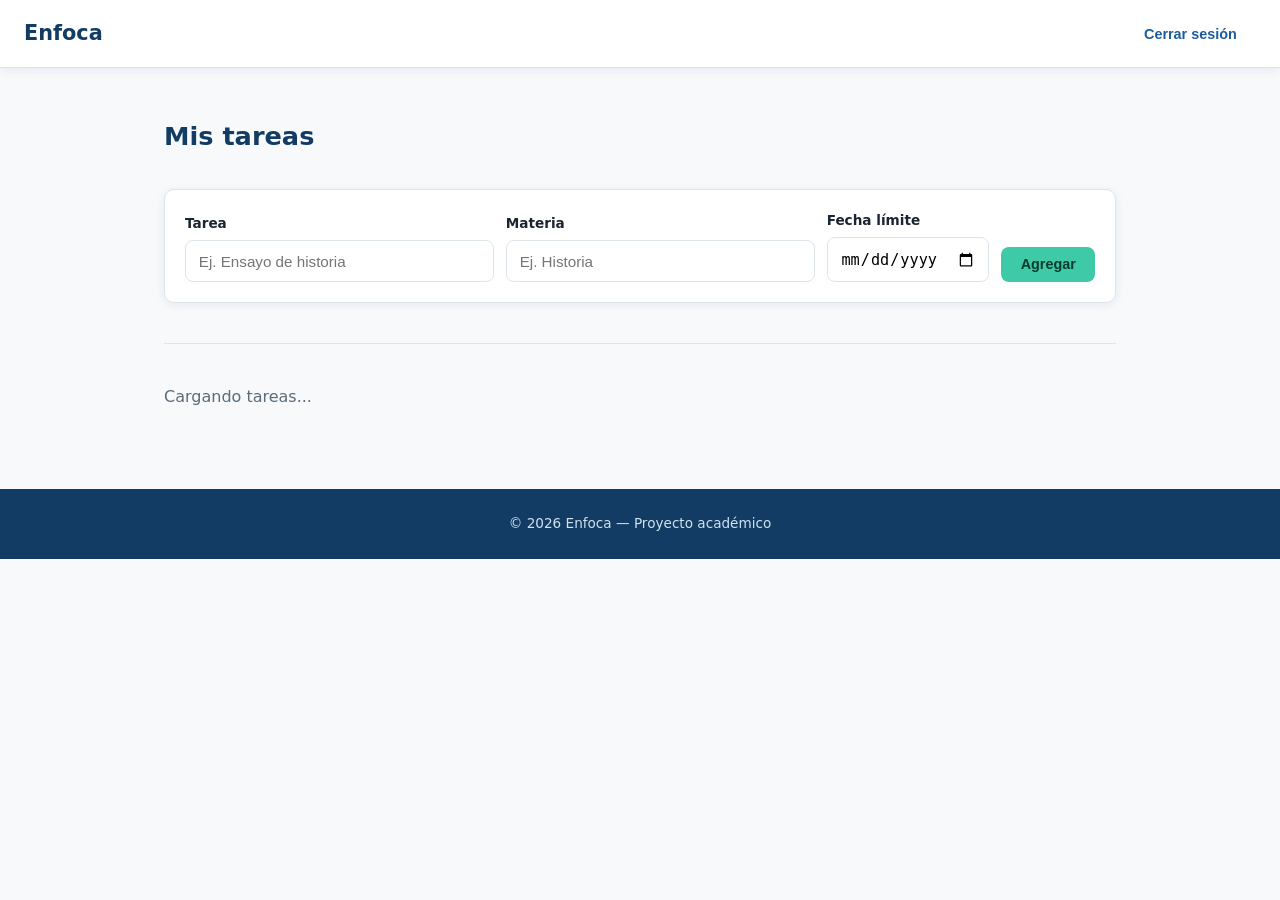
==== templates/dashboard.html @ 50cbb55e "proyecto Enfoca completo" ====
<!DOCTYPE html>
<html lang="es">
<head>
<meta charset="UTF-8">
<meta name="viewport" content="width=device-width, initial-scale=1">
<title>Mis tareas | Enfoca</title>
<link rel="stylesheet" href="/static/css/style.css">
</head>
<body>

<header class="navbar">
  <a class="logo" href="/">Enfoca</a>
  <nav>
    <span id="saludo" style="color:var(--suave); font-size:.9rem;"></span>
    <button class="btn btn-texto" id="btn-salir">Cerrar sesión</button>
  </nav>
</header>

<main>
  <div class="dash-header">
    <h1>Mis tareas</h1>
  </div>

  <form class="form-tarea" id="form-tarea">
    <div class="campo" style="margin:0;">
      <label for="titulo">Tarea</label>
      <input type="text" id="titulo" placeholder="Ej. Ensayo de historia" required>
    </div>
    <div class="campo" style="margin:0;">
      <label for="materia">Materia</label>
      <input type="text" id="materia" placeholder="Ej. Historia">
    </div>
    <div class="campo" style="margin:0;">
      <label for="fecha">Fecha límite</label>
      <input type="date" id="fecha">
    </div>
    <button class="btn btn-primario" type="submit">Agregar</button>
  </form>

  <hr class="divisor">

  <div class="lista-tareas" id="lista-tareas">
    <p style="color:var(--suave);">Cargando tareas...</p>
  </div>
</main>

<footer>© 2026 Enfoca — Proyecto académico</footer>

<script>
async function cargarTareas() {
  const cont = document.getElementById('lista-tareas');
  const res = await fetch('/api/tareas');
  if (res.status === 401) { window.location.href = '/login'; return; }
  const tareas = await res.json();
  if (tareas.length === 0) {
    cont.innerHTML = '<p style="color:var(--suave);">No tienes tareas todavía. Agrega la primera arriba.</p>';
    return;
  }
  cont.innerHTML = tareas.map(t => `
    <div class="tarea" data-id="${t.id}">
      <div class="info">
        <strong>${t.titulo}</strong>
        <span>${t.materia || 'Sin materia'} ${t.fecha ? '· vence ' + t.fecha : ''}</span>
      </div>
      <button class="borrar" onclick="borrarTarea(${t.id})">✕</button>
    </div>
  `).join('');
}

async function borrarTarea(id) {
  await fetch('/api/tareas/' + id, { method: 'DELETE' });
  cargarTareas();
}

document.getElementById('form-tarea').addEventListener('submit', async (e) => {
  e.preventDefault();
  await fetch('/api/tareas', {
    method: 'POST',
    headers: { 'Content-Type': 'application/json' },
    body: JSON.stringify({
      titulo: document.getElementById('titulo').value,
      materia: document.getElementById('materia').value,
      fecha: document.getElementById('fecha').value
    })
  });
  document.getElementById('form-tarea').reset();
  cargarTareas();
});

document.getElementById('btn-salir').addEventListener('click', async () => {
  await fetch('/api/logout', { method: 'POST' });
  window.location.href = '/';
});

(async () => {
  const res = await fetch('/api/sesion');
  if (res.status === 401) { window.location.href = '/login'; return; }
  const data = await res.json();
  document.getElementById('saludo').textContent = 'Hola, ' + data.nombre;
  cargarTareas();
})();
</script>
</body>
</html>
---- static/css/style.css ----
:root {
  --azul: #1c5d99;
  --azul-oscuro: #123c63;
  --verde: #3ec9a7;
  --verde-claro: #e6f8f3;
  --fondo: #f7f9fb;
  --texto: #1b2430;
  --suave: #5b6b7a;
  --borde: #dde5ea;
  --blanco: #ffffff;
  --sombra: 0 2px 10px rgba(18, 60, 99, 0.08);
}
* { box-sizing: border-box; margin: 0; padding: 0; }
body {
  font-family: "Segoe UI", system-ui, sans-serif;
  background: var(--fondo);
  color: var(--texto);
  line-height: 1.6;
}
a { text-decoration: none; color: inherit; }

/* Barra superior: logo izq (patrón F - punto de entrada) */
.navbar {
  background: var(--blanco);
  border-bottom: 1px solid var(--borde);
  display: flex;
  align-items: center;
  justify-content: space-between;
  padding: 1rem 1.5rem;
  box-shadow: var(--sombra);
}
.navbar .logo { font-weight: 800; font-size: 1.3rem; color: var(--azul-oscuro); }
.navbar nav { display: flex; gap: 1rem; align-items: center; }
.btn {
  display: inline-block;
  padding: .6rem 1.2rem;
  border-radius: 8px;
  font-weight: 600;
  font-size: .9rem;
  border: none;
  cursor: pointer;
}
.btn-primario { background: var(--verde); color: #063b2e; }
.btn-secundario { background: var(--azul); color: #fff; }
.btn-texto { background: none; color: var(--azul); }

/* Hero: título grande arriba-izquierda (línea superior del patrón F) */
.hero {
  background: linear-gradient(135deg, var(--azul-oscuro), var(--azul));
  color: #fff;
  padding: 4rem 1.5rem;
}
.hero-contenido { max-width: 760px; }
.hero h1 { font-size: clamp(2rem, 6vw, 3rem); font-weight: 800; line-height: 1.15; }
.hero p { margin-top: 1rem; font-size: 1.1rem; color: #dbe9f5; max-width: 50ch; }
.hero .btn { margin-top: 1.75rem; }

/* Contenido en cajas */
main { max-width: 1000px; margin: 0 auto; padding: 3rem 1.5rem; }
.seccion-titulo { font-size: 1.5rem; font-weight: 800; margin-bottom: 1.5rem; color: var(--azul-oscuro); }
.grid-tarjetas { display: grid; grid-template-columns: 1fr; gap: 1.25rem; }
.tarjeta {
  background: var(--blanco);
  border: 1px solid var(--borde);
  border-radius: 10px;
  padding: 1.5rem;
  box-shadow: var(--sombra);
}
.tarjeta h3 { color: var(--azul-oscuro); margin-bottom: .5rem; }
.tarjeta p { color: var(--suave); font-size: .95rem; }

.divisor { border: none; border-top: 1px solid var(--borde); margin: 2.5rem 0; }

footer {
  background: var(--azul-oscuro);
  color: #cfe2f0;
  text-align: center;
  padding: 1.5rem;
  font-size: .85rem;
  margin-top: 2rem;
}

/* Formularios (login / registro) */
.panel-form {
  max-width: 420px;
  margin: 3rem auto;
  background: var(--blanco);
  border: 1px solid var(--borde);
  border-radius: 12px;
  padding: 2rem;
  box-shadow: var(--sombra);
}
.panel-form h2 { color: var(--azul-oscuro); margin-bottom: .3rem; }
.panel-form .sub { color: var(--suave); font-size: .9rem; margin-bottom: 1.5rem; }
.campo { margin-bottom: 1rem; }
.campo label { display: block; font-size: .85rem; font-weight: 600; margin-bottom: .35rem; color: var(--texto); }
.campo input {
  width: 100%;
  padding: .7rem .8rem;
  border: 1px solid var(--borde);
  border-radius: 8px;
  font-size: .95rem;
}
.campo input:focus { outline: 2px solid var(--verde); border-color: transparent; }
.panel-form .btn { width: 100%; margin-top: .5rem; }
.enlace-sutil { display: block; text-align: center; margin-top: 1.25rem; font-size: .85rem; color: var(--azul); }
.mensaje { font-size: .85rem; padding: .6rem .8rem; border-radius: 6px; margin-bottom: 1rem; display: none; }
.mensaje.error { background: #fdecea; color: #a42626; display: block; }
.mensaje.exito { background: var(--verde-claro); color: #0b6b53; display: block; }

/* Dashboard */
.dash-header { display: flex; justify-content: space-between; align-items: center; margin-bottom: 2rem; }
.dash-header h1 { color: var(--azul-oscuro); font-size: 1.6rem; }
.form-tarea {
  display: grid;
  grid-template-columns: 1fr;
  gap: .75rem;
  background: var(--blanco);
  border: 1px solid var(--borde);
  border-radius: 10px;
  padding: 1.25rem;
  margin-bottom: 2rem;
  box-shadow: var(--sombra);
}
.lista-tareas { display: grid; gap: .75rem; }
.tarea {
  display: flex;
  justify-content: space-between;
  align-items: center;
  background: var(--blanco);
  border: 1px solid var(--borde);
  border-left: 4px solid var(--verde);
  border-radius: 8px;
  padding: 1rem 1.25rem;
}
.tarea.vencida { border-left-color: #d9534f; }
.tarea .info strong { display: block; color: var(--azul-oscuro); }
.tarea .info span { font-size: .8rem; color: var(--suave); }
.tarea .borrar { background: none; border: none; color: #d9534f; cursor: pointer; font-weight: 700; font-size: 1.1rem; }

@media (min-width: 640px) {
  .grid-tarjetas { grid-template-columns: repeat(3, 1fr); }
  .form-tarea { grid-template-columns: 2fr 2fr 1fr auto; align-items: end; }
}
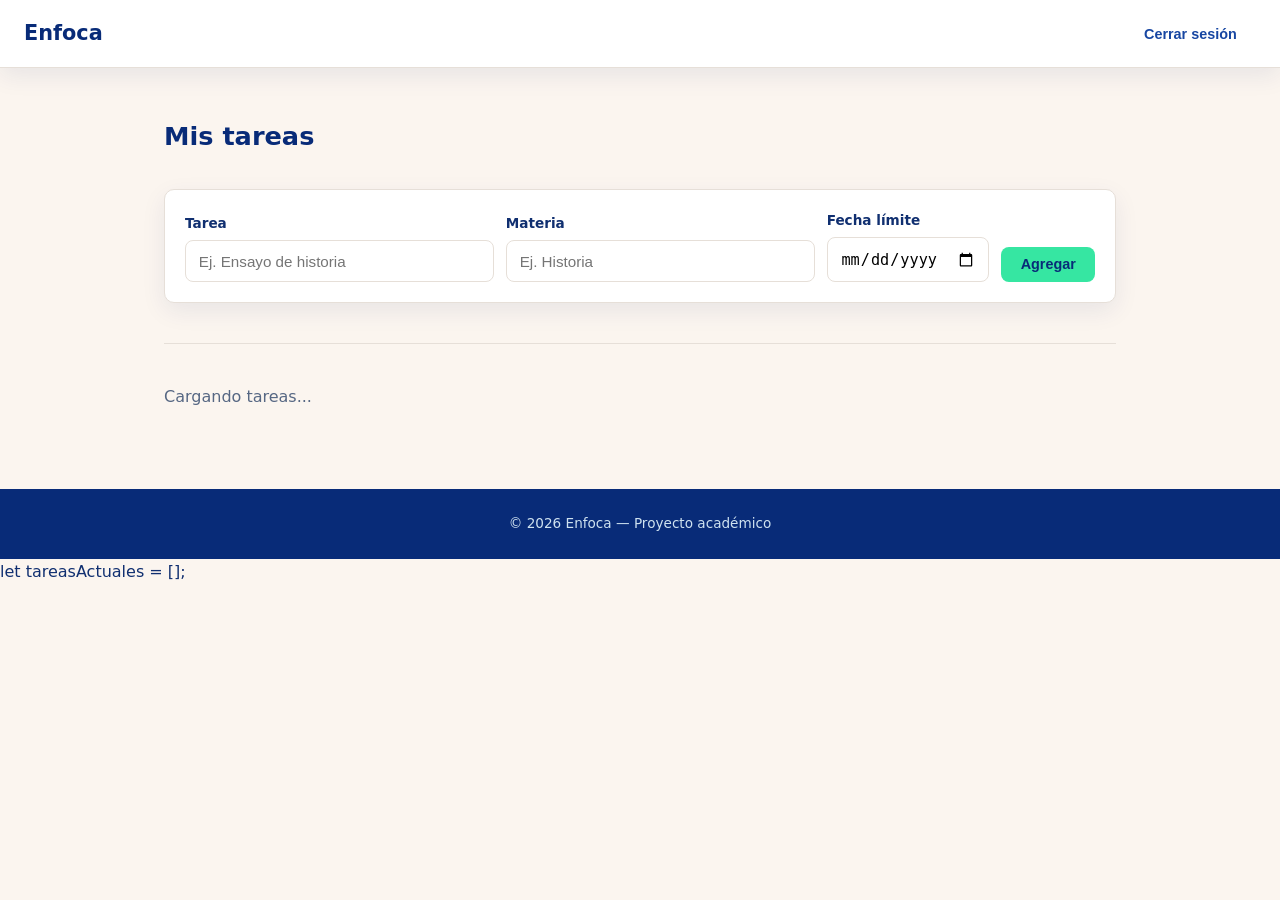
==== commit 4ed566c8: "Add task management functionality to dashboard" ====
--- a/templates/dashboard.html
+++ b/templates/dashboard.html
@@ -45,28 +45,58 @@
 </main>
 
 <footer>© 2026 Enfoca — Proyecto académico</footer>
-
+  
+let tareasActuales = [];
+  
 <script>
 async function cargarTareas() {
   const cont = document.getElementById('lista-tareas');
   const res = await fetch('/api/tareas');
   if (res.status === 401) { window.location.href = '/login'; return; }
   const tareas = await res.json();
+  tareasActuales = tareas;
   if (tareas.length === 0) {
     cont.innerHTML = '<p style="color:var(--suave);">No tienes tareas todavía. Agrega la primera arriba.</p>';
     return;
   }
   cont.innerHTML = tareas.map(t => `
-    <div class="tarea" data-id="${t.id}">
-      <div class="info">
-        <strong>${t.titulo}</strong>
-        <span>${t.materia || 'Sin materia'} ${t.fecha ? '· vence ' + t.fecha : ''}</span>
-      </div>
-      <button class="borrar" onclick="borrarTarea(${t.id})">✕</button>
+  <div class="tarea ${t.completada ? 'completada' : ''}" data-id="${t.id}">      <div class="info">
+    <label>
+    <input type="checkbox" ${t.completada ? 'checked' : ''}>
+   onchange="cambiarEstadoTarea(${t.id}, this.checked)">
+   
+    Completada
+    </label>
+    <strong>${t.titulo}</strong>
+    <span>${t.materia || 'Sin materia'} ${t.fecha ? '· vence ' + t.fecha : ''}</span>
+    </div>
+    <button class="borrar" onclick="borrarTarea(${t.id})">✕</button>
     </div>
   `).join('');
 }
+async function cambiarEstadoTarea(id, completada) {
+  const tarea = tareasActuales.find(t => t.id === id);
+  if (!tarea) return;
 
+  const res = await fetch(`/api/tareas/${id}`, {
+    method: 'PUT',
+    headers: { 'Content-Type': 'application/json' },
+    body: JSON.stringify({
+      titulo: tarea.titulo,
+      materia: tarea.materia || '',
+      fecha: tarea.fecha || '',
+      completada: completada
+    })
+  });
+
+  if (!res.ok) {
+    const data = await res.json();
+    alert(data.error || 'No se pudo actualizar la tarea');
+  }
+
+  await cargarTareas();
+}
+  
 async function borrarTarea(id) {
   await fetch('/api/tareas/' + id, { method: 'DELETE' });
   cargarTareas();
--- a/static/css/style.css
+++ b/static/css/style.css
@@ -1,14 +1,14 @@
 :root {
-  --azul: #1c5d99;
-  --azul-oscuro: #123c63;
-  --verde: #3ec9a7;
-  --verde-claro: #e6f8f3;
-  --fondo: #f7f9fb;
-  --texto: #1b2430;
-  --suave: #5b6b7a;
-  --borde: #dde5ea;
+  --azul: #1746a2;
+  --azul-oscuro: #082b78;
+  --verde: #36e6a2;
+  --verde-claro: #e8f8f0;
+  --fondo: #fbf5ef;
+  --texto: #102f70;
+  --suave: #566783;
+  --borde: #e6dfd8;
   --blanco: #ffffff;
-  --sombra: 0 2px 10px rgba(18, 60, 99, 0.08);
+  --sombra: 0 8px 24px rgba(8, 43, 120, 0.08);
 }
 * { box-sizing: border-box; margin: 0; padding: 0; }
 body {
@@ -40,35 +40,84 @@
   border: none;
   cursor: pointer;
 }
-.btn-primario { background: var(--verde); color: #063b2e; }
+.btn-primario {
+  background: var(--verde);
+  color: var(--azul-oscuro);
+}
+
+.navbar .btn-primario {
+  background: #ffae24;
+  color: var(--azul-oscuro);
+}
 .btn-secundario { background: var(--azul); color: #fff; }
 .btn-texto { background: none; color: var(--azul); }
 
 /* Hero: título grande arriba-izquierda (línea superior del patrón F) */
-.hero {
-  background: linear-gradient(135deg, var(--azul-oscuro), var(--azul));
-  color: #fff;
-  padding: 4rem 1.5rem;
-}
-.hero-contenido { max-width: 760px; }
-.hero h1 { font-size: clamp(2rem, 6vw, 3rem); font-weight: 800; line-height: 1.15; }
-.hero p { margin-top: 1rem; font-size: 1.1rem; color: #dbe9f5; max-width: 50ch; }
-.hero .btn { margin-top: 1.75rem; }
+.hero::before,
+.hero::after {
+  content: "";
+  position: absolute;
+  z-index: 0;
+  border: 48px solid #43b5f5;
+  border-radius: 50%;
+  pointer-events: none;
+}
+
+.hero::before {
+  width: 300px;
+  height: 210px;
+  top: -155px;
+  left: -145px;
+  transform: rotate(-25deg);
+}
+
+.hero::after {
+  width: 390px;
+  height: 290px;
+  top: -175px;
+  right: -195px;
+  transform: rotate(28deg);
+}
 
 /* Contenido en cajas */
 main { max-width: 1000px; margin: 0 auto; padding: 3rem 1.5rem; }
 .seccion-titulo { font-size: 1.5rem; font-weight: 800; margin-bottom: 1.5rem; color: var(--azul-oscuro); }
 .grid-tarjetas { display: grid; grid-template-columns: 1fr; gap: 1.25rem; }
 .tarjeta {
-  background: var(--blanco);
+  background: #ffffff;
   border: 1px solid var(--borde);
-  border-radius: 10px;
-  padding: 1.5rem;
+  border-radius: 18px;
+  padding: 1.7rem;
   box-shadow: var(--sombra);
-}
-.tarjeta h3 { color: var(--azul-oscuro); margin-bottom: .5rem; }
-.tarjeta p { color: var(--suave); font-size: .95rem; }
-
+  transition: transform 180ms ease, box-shadow 180ms ease;
+}
+
+.tarjeta:nth-child(1) {
+  background: #eef5ef;
+}
+
+.tarjeta:nth-child(2) {
+  background: #f1f3f8;
+}
+
+.tarjeta:nth-child(3) {
+  background: #f8f2e9;
+}
+
+.tarjeta:hover {
+  transform: translateY(-4px);
+  box-shadow: 0 14px 30px rgba(41, 76, 69, 0.13);
+}
+
+.tarjeta h3 {
+  color: var(--azul-oscuro);
+  margin-bottom: 0.6rem;
+}
+
+.tarjeta p {
+  color: var(--suave);
+  font-size: 0.95rem;
+}
 .divisor { border: none; border-top: 1px solid var(--borde); margin: 2.5rem 0; }
 
 footer {
@@ -142,3 +191,245 @@
   .grid-tarjetas { grid-template-columns: repeat(3, 1fr); }
   .form-tarea { grid-template-columns: 2fr 2fr 1fr auto; align-items: end; }
 }
+
+/* Ajuste de la bienvenida para acercarla al boceto */
+.hero {
+  position: relative;
+  isolation: isolate;
+  overflow: hidden;
+  min-height: 350px;
+  padding: 4rem 1.5rem;
+  background: #082b78;
+  color: #ffffff;
+}
+
+.hero-contenido {
+  position: relative;
+  z-index: 2;
+  display: grid;
+  grid-template-columns: 1.15fr 0.85fr;
+  gap: 1rem 3rem;
+  align-items: center;
+  max-width: 1100px;
+  margin: 0 auto;
+}
+
+.hero h1 {
+  grid-column: 1;
+  grid-row: 1 / span 2;
+  max-width: 100%;
+  padding: 0.15em 0.3em;
+  background: #21e5df;
+  color: #082b78;
+  font-size: clamp(2rem, 4vw, 3.2rem);
+  font-weight: 800;
+  font-style: italic;
+  line-height: 1.15;
+  box-decoration-break: clone;
+  -webkit-box-decoration-break: clone;
+}
+
+.hero p {
+  grid-column: 2;
+  grid-row: 1;
+  max-width: 32ch;
+  margin: 0;
+  color: #ffffff;
+  font-size: 1.2rem;
+  font-weight: 700;
+  line-height: 1.3;
+}
+
+.hero .btn {
+  grid-column: 2;
+  grid-row: 2;
+  justify-self: start;
+  margin: 0;
+}
+
+/* Curvas celestes más pequeñas, dentro de la bienvenida */
+.hero::before,
+.hero::after {
+  content: "";
+  position: absolute;
+  z-index: 1;
+  border: 32px solid #43b5f5;
+  border-radius: 50%;
+  pointer-events: none;
+}
+
+.hero::before {
+  width: 190px;
+  height: 120px;
+  top: -75px;
+  left: -90px;
+  transform: rotate(-25deg);
+}
+
+.hero::after {
+  width: 250px;
+  height: 160px;
+  top: -80px;
+  right: -120px;
+  transform: rotate(28deg);
+}
+
+@media (max-width: 640px) {
+  .hero-contenido {
+    grid-template-columns: 1fr;
+    gap: 1.25rem;
+  }
+
+  .hero h1,
+  .hero p,
+  .hero .btn {
+    grid-column: 1;
+    grid-row: auto;
+  }
+}
+
+/* Acercamiento del hero al boceto */
+.hero-contenido {
+  width: 92%;
+  max-width: none;
+  grid-template-columns: 1fr 0.95fr;
+  gap: 1rem 2rem;
+}
+
+.hero h1 {
+  display: flex;
+  flex-direction: column;
+  align-items: flex-start;
+  gap: 0.12em;
+  padding: 0;
+  background: transparent;
+  color: #082b78;
+  font-size: clamp(1.7rem, 4.2vw, 3.2rem);
+  line-height: 1.08;
+}
+
+.hero h1 span {
+  display: block;
+  width: fit-content;
+  max-width: 100%;
+  padding: 0.02em 0.3em 0.07em;
+  background: #21e5df;
+  clip-path: polygon(4% 0, 100% 0, 96% 100%, 0 100%);
+}
+
+.hero p {
+  width: min(100%, 32ch);
+  margin: 0;
+  line-height: 1.25;
+}
+
+.hero .btn {
+  margin: 0;
+}
+
+.hero::before {
+  width: 250px;
+  height: 170px;
+  top: -125px;
+  left: -120px;
+  border-width: 38px;
+  border-radius: 66% 34% 61% 39% / 51% 43% 57% 49%;
+  transform: rotate(-20deg);
+}
+
+.hero::after {
+  width: 290px;
+  height: 200px;
+  top: -135px;
+  right: -145px;
+  border-width: 38px;
+  border-radius: 52% 48% 58% 42% / 48% 50% 50% 52%;
+  transform: rotate(24deg);
+}
+
+@media (max-width: 640px) {
+  .hero-contenido {
+    grid-template-columns: 1fr;
+    gap: 1.25rem;
+  }
+
+  .hero h1,
+  .hero p,
+  .hero .btn {
+    grid-column: 1;
+    grid-row: auto;
+  }
+}
+
+.hero {
+  background-color: #082b78;
+  background-image: url("/static/hero-waves.svg");
+  background-repeat: no-repeat;
+  background-size: 100% 100%;
+}
+
+.hero::before,
+.hero::after {
+  display: none;
+}
+
+.hero h1 {
+  gap: 0.08em;
+}
+
+.hero h1 span:first-child {
+  margin-left: 0.3em;
+  transform: scaleX(0.89);
+  transform-origin: left center;
+}
+
+.hero h1 span:last-child {
+  transform: none;
+}
+
+.hero p {
+  width: 25ch;
+  max-width: 100%;
+  position: relative;
+  top: 1.5rem;
+  font-size: 1.05rem;
+  line-height: 1.2;
+}
+
+.hero .btn {
+  position: relative;
+  top: 1.5rem;
+}
+
+.hero h1 {
+  position: relative;
+  top: 2rem;
+  left: 1rem;
+}
+
+.hero p,
+.hero .btn {
+  top: 4rem;
+}
+
+.hero p {
+  top: 4.75rem;
+}
+
+.hero p {
+  top: 5.5rem;
+  left: 0.75rem;
+}
+
+.hero p,
+.hero .btn {
+  top: 5.5rem;
+}
+
+.hero .btn {
+  left: 8rem;
+}
+
+.hero .btn {
+  left: 9rem;
+}
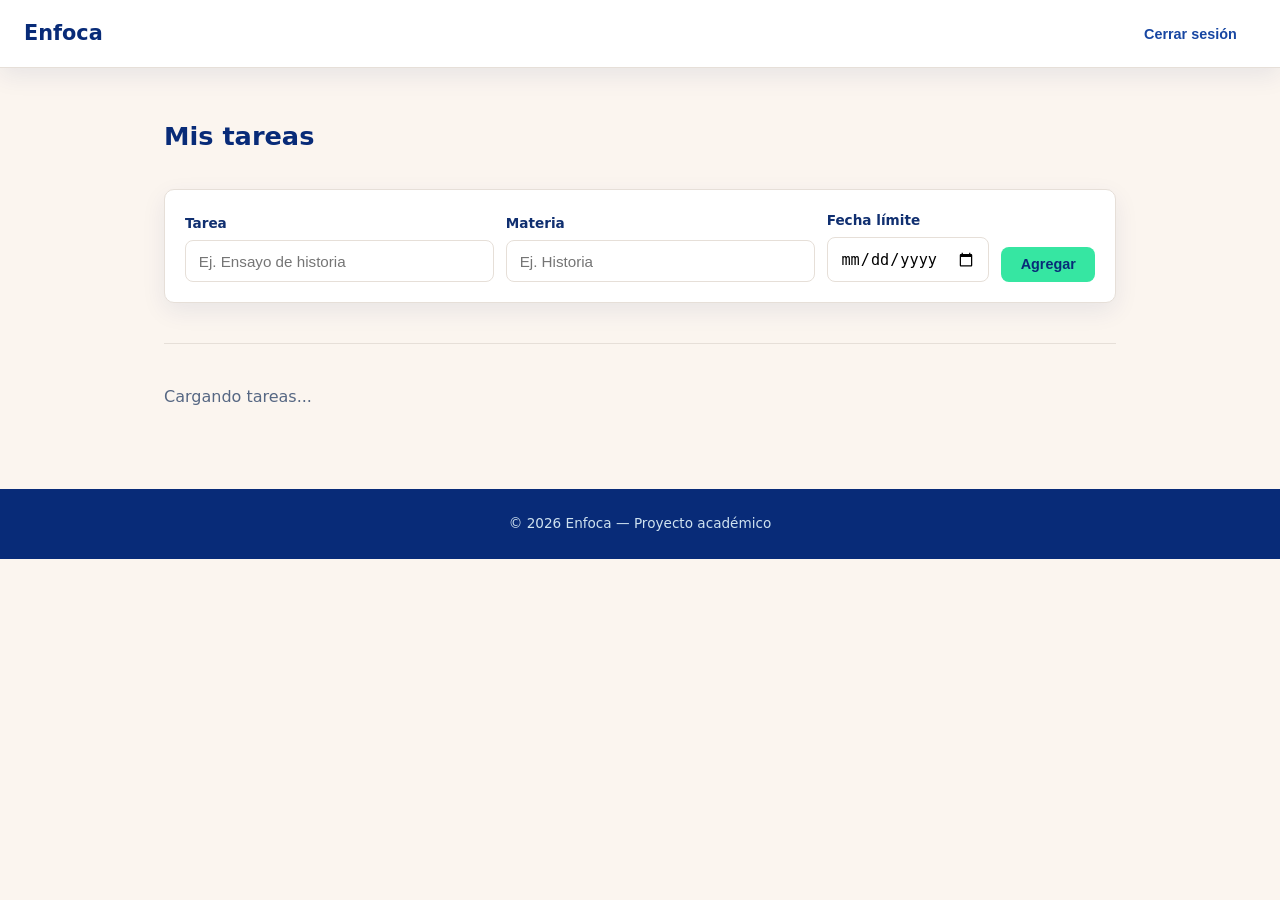
==== commit b51aaffd: "Update dashboard.html" ====
--- a/templates/dashboard.html
+++ b/templates/dashboard.html
@@ -46,9 +46,8 @@
 
 <footer>© 2026 Enfoca — Proyecto académico</footer>
   
-let tareasActuales = [];
-  
 <script>
+  let tareasActuales = [];
 async function cargarTareas() {
   const cont = document.getElementById('lista-tareas');
   const res = await fetch('/api/tareas');
@@ -61,12 +60,11 @@
   }
   cont.innerHTML = tareas.map(t => `
   <div class="tarea ${t.completada ? 'completada' : ''}" data-id="${t.id}">      <div class="info">
-    <label>
-    <input type="checkbox" ${t.completada ? 'checked' : ''}>
-   onchange="cambiarEstadoTarea(${t.id}, this.checked)">
-   
-    Completada
-    </label>
+   <label>
+  <input type="checkbox" ${t.completada ? 'checked' : ''}
+    onchange="cambiarEstadoTarea(${t.id}, this.checked)">
+  Completada
+   </label>
     <strong>${t.titulo}</strong>
     <span>${t.materia || 'Sin materia'} ${t.fecha ? '· vence ' + t.fecha : ''}</span>
     </div>
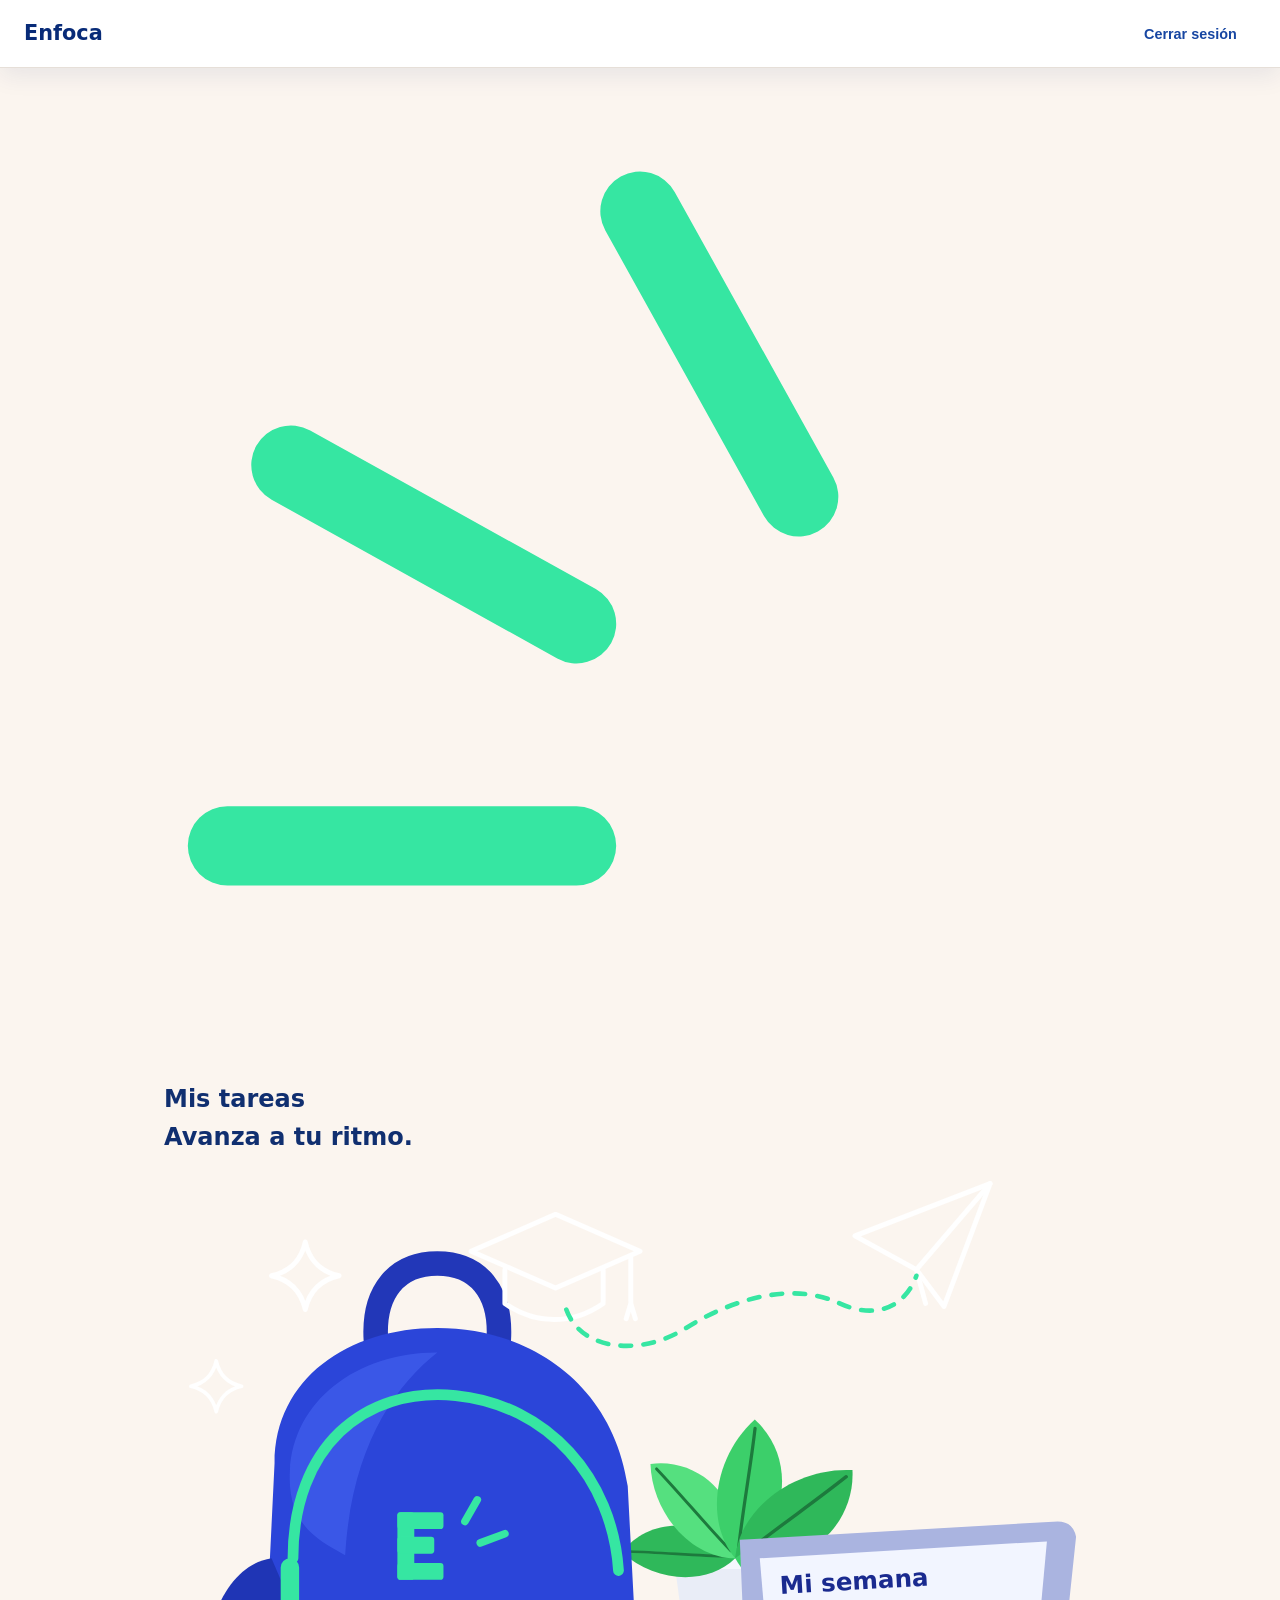
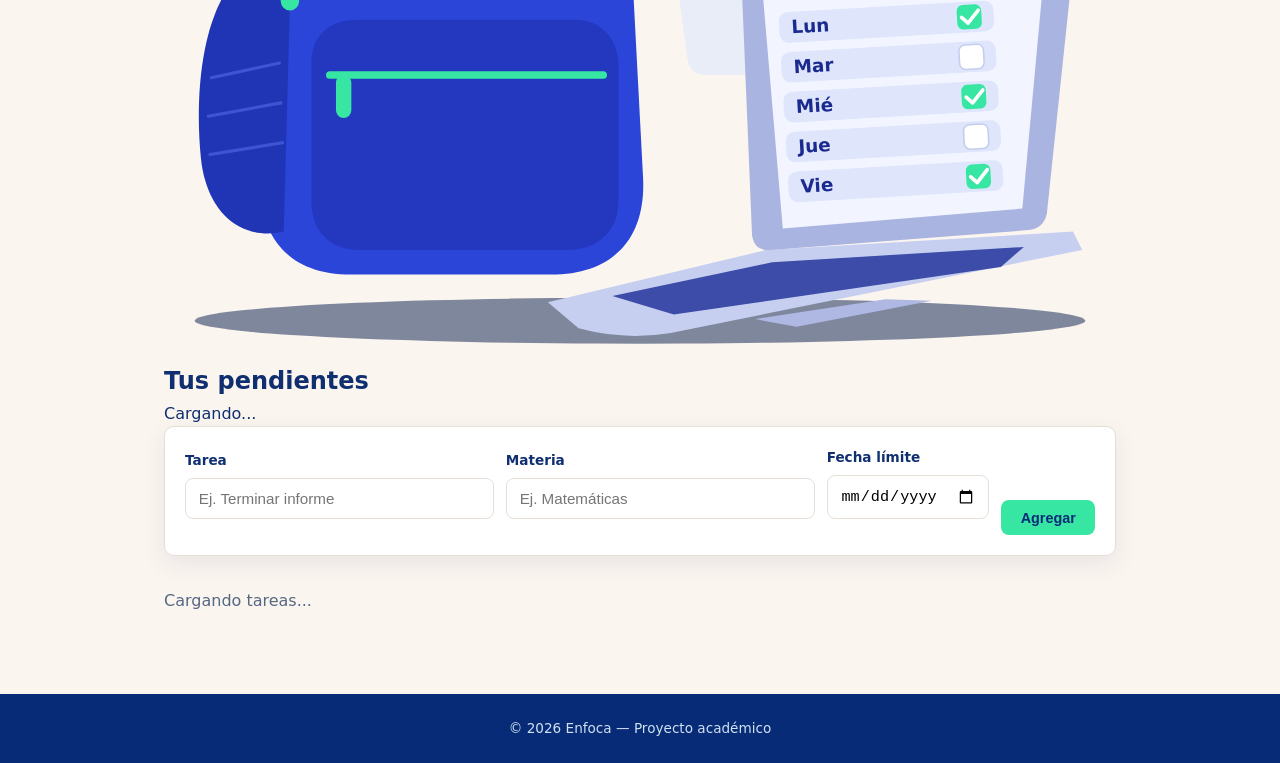
==== commit 94787cf8: "Actualiza el diseño de Mis tareas" ====
--- a/templates/dashboard.html
+++ b/templates/dashboard.html
@@ -6,95 +6,185 @@
 <title>Mis tareas | Enfoca</title>
 <link rel="stylesheet" href="/static/css/style.css">
 </head>
-<body>
+<body class="pagina-dashboard">
 
 <header class="navbar">
   <a class="logo" href="/">Enfoca</a>
   <nav>
-    <span id="saludo" style="color:var(--suave); font-size:.9rem;"></span>
+    <span id="saludo" class="saludo"></span>
     <button class="btn btn-texto" id="btn-salir">Cerrar sesión</button>
   </nav>
 </header>
 
-<main>
-  <div class="dash-header">
-    <h1>Mis tareas</h1>
-  </div>
-
-  <form class="form-tarea" id="form-tarea">
-    <div class="campo" style="margin:0;">
-      <label for="titulo">Tarea</label>
-      <input type="text" id="titulo" placeholder="Ej. Ensayo de historia" required>
+<main class="dash-hero">
+  <section class="dash-presentacion">
+    <div class="dash-copy">
+      <h1>
+        <svg class="dash-destellos" viewBox="0 0 60 60" aria-hidden="true">
+          <path d="M30 6L40 24M8 22L26 32M4 46H26" fill="none" stroke="#36e6a2" stroke-width="5" stroke-linecap="round"/>
+        </svg>
+        Mis tareas
+      </h1>
+      <h2><span>Avanza a tu ritmo.</span></h2>
     </div>
-    <div class="campo" style="margin:0;">
-      <label for="materia">Materia</label>
-      <input type="text" id="materia" placeholder="Ej. Historia">
+
+    <svg class="dash-ilustracion" viewBox="0 0 620 520" aria-hidden="true">
+      <defs>
+        <g id="hoja">
+          <path d="M0 0C15 -26 55 -34 85 -18C72 14 30 26 0 0Z"/>
+          <path d="M6 0C30 -6 55 -10 80 -16" fill="none" stroke="#1d7a3d" stroke-width="2" stroke-linecap="round"/>
+        </g>
+      </defs>
+
+      <!-- Sombra en el suelo -->
+      <ellipse cx="310" cy="498" rx="290" ry="15" fill="#041a4d" opacity=".5"/>
+
+      <!-- Maceta y planta -->
+      <path d="M332 262h76l-9 66q-2 10-12 10h-34q-10 0-12-10z" fill="#e9edf7"/>
+      <rect x="329" y="255" width="82" height="14" rx="6" fill="#f6f8fd"/>
+      <g transform="translate(372 262)">
+        <use href="#hoja" transform="rotate(-165) scale(.85)" fill="#2fb85a"/>
+        <use href="#hoja" transform="rotate(-120) scale(.95)" fill="#55e07f"/>
+        <use href="#hoja" transform="rotate(-70) scale(1.05)" fill="#3ccf6a"/>
+        <use href="#hoja" transform="rotate(-25) scale(1.1)" fill="#2fb85a"/>
+        <use href="#hoja" transform="rotate(20) scale(.8)" fill="#3ccf6a"/>
+      </g>
+
+      <!-- Mochila -->
+      <path d="M138 120C136 88 152 70 178 70C204 70 220 88 218 120" fill="none" stroke="#2237b8" stroke-width="16" stroke-linecap="round"/>
+      <path d="M72 200C72 145 120 112 178 112C238 112 292 148 302 215L312 405C314 445 292 468 252 468H122C82 468 62 445 62 405Z" fill="#2b45d9"/>
+      <path d="M82 205C84 160 125 128 178 128C150 150 122 190 118 260C100 250 80 240 82 205Z" fill="#4766f5" opacity=".55"/>
+      <path d="M70 262C32 268 18 330 24 392C28 430 52 446 78 440L82 290Z" fill="#1f35b5"/>
+      <path d="M30 340L76 330M28 365L77 356M29 390L78 382" stroke="#4a63e0" stroke-width="2" opacity=".7"/>
+      <path d="M84 262C84 190 130 150 190 156C250 162 292 210 296 270" fill="none" stroke="#36e6a2" stroke-width="7" stroke-linecap="round"/>
+      <rect x="76" y="262" width="12" height="34" rx="6" fill="#36e6a2"/>
+      <g transform="translate(152 232)" fill="#36e6a2">
+        <rect x="0" y="0" width="11" height="44" rx="2"/>
+        <rect x="0" y="0" width="30" height="11" rx="2"/>
+        <rect x="0" y="16" width="24" height="11" rx="2"/>
+        <rect x="0" y="33" width="30" height="11" rx="2"/>
+      </g>
+      <path d="M196 238l8-14M206 252l16-6" fill="none" stroke="#36e6a2" stroke-width="5" stroke-linecap="round"/>
+      <path d="M96 330C96 312 108 302 126 302H268C284 302 296 314 296 332V420C296 440 282 452 262 452H128C108 452 96 440 96 420Z" fill="#2438bf"/>
+      <path d="M108 338H286" stroke="#36e6a2" stroke-width="5" stroke-linecap="round"/>
+      <rect x="112" y="338" width="10" height="28" rx="5" fill="#36e6a2"/>
+
+      <!-- Portátil -->
+      <path d="M250 486L392 452L592 440L598 452L330 506Q300 511 270 503Z" fill="#c7cff0"/>
+      <path d="M292 482L396 460L560 450L545 463L332 494Z" fill="#3d4ca8"/>
+      <path d="M385 497L470 484L500 485L412 502Z" fill="#aeb8e3"/>
+      <path d="M375 250L582 238Q592 238 594 248L575 428Q573 438 563 439L395 452Q385 453 383 443Z" fill="#aab4e0"/>
+      <path d="M388 262L575 251L559 425L403 438Z" fill="#f2f5ff"/>
+      <g transform="translate(388 262) rotate(-3.3)" font-family="Segoe UI, system-ui, sans-serif" font-weight="700" fill="#1a2a8f">
+        <text x="12" y="24" font-size="16">Mi semana</text>
+        <rect x="10" y="36" width="140" height="20" rx="6" fill="#dfe6fb"/>
+        <text x="18" y="50" font-size="12">Lun</text>
+        <rect x="126" y="38" width="16" height="16" rx="4" fill="#36e6a2"/>
+        <path d="M129 46l4 4 7-8" fill="none" stroke="#fff" stroke-width="2.4" stroke-linecap="round" stroke-linejoin="round"/>
+        <rect x="10" y="62" width="140" height="20" rx="6" fill="#dfe6fb"/>
+        <text x="18" y="76" font-size="12">Mar</text>
+        <rect x="126" y="64" width="16" height="16" rx="4" fill="#fff" stroke="#c3cdee"/>
+        <rect x="10" y="88" width="140" height="20" rx="6" fill="#dfe6fb"/>
+        <text x="18" y="102" font-size="12">Mié</text>
+        <rect x="126" y="90" width="16" height="16" rx="4" fill="#36e6a2"/>
+        <path d="M129 98l4 4 7-8" fill="none" stroke="#fff" stroke-width="2.4" stroke-linecap="round" stroke-linejoin="round"/>
+        <rect x="10" y="114" width="140" height="20" rx="6" fill="#dfe6fb"/>
+        <text x="18" y="128" font-size="12">Jue</text>
+        <rect x="126" y="116" width="16" height="16" rx="4" fill="#fff" stroke="#c3cdee"/>
+        <rect x="10" y="140" width="140" height="20" rx="6" fill="#dfe6fb"/>
+        <text x="18" y="154" font-size="12">Vie</text>
+        <rect x="126" y="142" width="16" height="16" rx="4" fill="#36e6a2"/>
+        <path d="M129 150l4 4 7-8" fill="none" stroke="#fff" stroke-width="2.4" stroke-linecap="round" stroke-linejoin="round"/>
+      </g>
+
+      <!-- Dibujos de trazo: birrete, avioncito, destellos y línea punteada -->
+      <g fill="none" stroke="#fff" stroke-width="3.2" stroke-linecap="round" stroke-linejoin="round">
+        <path d="M200 62L255 38 310 62 255 86Z"/>
+        <path d="M222 74v22c20 14 44 14 64 0v-22"/>
+        <path d="M304 66v30M304 96l-3 10M304 96l3 10"/>
+        <path d="M450 52L538 18 508 98 490 74Z"/>
+        <path d="M490 74L538 18M490 74L496 96"/>
+        <path transform="translate(92 78)" d="M0 -22Q4 -4 22 0Q4 4 0 22Q-4 4 -22 0Q-4 -4 0 -22Z"/>
+        <path transform="translate(34 150) scale(.75)" d="M0 -22Q4 -4 22 0Q4 4 0 22Q-4 4 -22 0Q-4 -4 0 -22Z"/>
+        <path stroke="#36e6a2" stroke-width="3" stroke-dasharray="7 8" d="M262 100C272 128 312 130 340 112C372 92 410 82 440 96C462 106 482 100 490 78"/>
+      </g>
+    </svg>
+  </section>
+
+  <section class="dash-panel">
+    <h2>Tus pendientes</h2>
+    <p class="dash-contador" id="contador">Cargando...</p>
+
+    <form class="form-tarea" id="form-tarea">
+      <div class="campo">
+        <label for="titulo">Tarea</label>
+        <input type="text" id="titulo" placeholder="Ej. Terminar informe" required>
+      </div>
+      <div class="campo">
+        <label for="materia">Materia</label>
+        <input type="text" id="materia" placeholder="Ej. Matemáticas">
+      </div>
+      <div class="campo">
+        <label for="fecha">Fecha límite</label>
+        <input type="date" id="fecha" min="2020-01-01">
+      </div>
+      <button class="btn btn-primario" type="submit">Agregar</button>
+    </form>
+
+    <div class="lista-tareas" id="lista-tareas">
+      <p style="color:var(--suave);">Cargando tareas...</p>
     </div>
-    <div class="campo" style="margin:0;">
-      <label for="fecha">Fecha límite</label>
-      <input type="date" id="fecha">
-    </div>
-    <button class="btn btn-primario" type="submit">Agregar</button>
-  </form>
-
-  <hr class="divisor">
-
-  <div class="lista-tareas" id="lista-tareas">
-    <p style="color:var(--suave);">Cargando tareas...</p>
-  </div>
+  </section>
 </main>
 
 <footer>© 2026 Enfoca — Proyecto académico</footer>
-  
+
 <script>
-  let tareasActuales = [];
+const MESES = ['ene', 'feb', 'mar', 'abr', 'may', 'jun', 'jul', 'ago', 'sep', 'oct', 'nov', 'dic'];
+
+function esc(texto) {
+  return String(texto ?? '').replace(/[&<>"']/g, c => (
+    { '&': '&amp;', '<': '&lt;', '>': '&gt;', '"': '&quot;', "'": '&#39;' }[c]
+  ));
+}
+
+function formatearFecha(f) {
+  if (!f) return 'Sin fecha';
+  const partes = String(f).split('-');
+  if (partes.length !== 3) return esc(f);
+  const mes = MESES[parseInt(partes[1], 10) - 1];
+  if (!mes) return esc(f);
+  return parseInt(partes[2], 10) + ' ' + mes;
+}
+
 async function cargarTareas() {
   const cont = document.getElementById('lista-tareas');
   const res = await fetch('/api/tareas');
-  if (res.status === 401) { window.location.href = '/login'; return; }
+  if (res.status === 401) {
+    window.location.href = '/login';
+    return;
+  }
+
   const tareas = await res.json();
-  tareasActuales = tareas;
+
+  document.getElementById('contador').textContent =
+    tareas.length === 1 ? '1 tarea' : tareas.length + ' tareas';
+
   if (tareas.length === 0) {
     cont.innerHTML = '<p style="color:var(--suave);">No tienes tareas todavía. Agrega la primera arriba.</p>';
     return;
   }
+
   cont.innerHTML = tareas.map(t => `
-  <div class="tarea ${t.completada ? 'completada' : ''}" data-id="${t.id}">      <div class="info">
-   <label>
-  <input type="checkbox" ${t.completada ? 'checked' : ''}
-    onchange="cambiarEstadoTarea(${t.id}, this.checked)">
-  Completada
-   </label>
-    <strong>${t.titulo}</strong>
-    <span>${t.materia || 'Sin materia'} ${t.fecha ? '· vence ' + t.fecha : ''}</span>
-    </div>
-    <button class="borrar" onclick="borrarTarea(${t.id})">✕</button>
+    <div class="tarea" data-id="${t.id}">
+      <strong class="tarea-titulo">${esc(t.titulo)}</strong>
+      <span class="tarea-materia${t.materia ? '' : ' vacia'}">${esc(t.materia || 'Sin materia')}</span>
+      <span class="tarea-fecha">${formatearFecha(t.fecha)}</span>
+      <button class="borrar" onclick="borrarTarea(${t.id})">✕</button>
     </div>
   `).join('');
 }
-async function cambiarEstadoTarea(id, completada) {
-  const tarea = tareasActuales.find(t => t.id === id);
-  if (!tarea) return;
-
-  const res = await fetch(`/api/tareas/${id}`, {
-    method: 'PUT',
-    headers: { 'Content-Type': 'application/json' },
-    body: JSON.stringify({
-      titulo: tarea.titulo,
-      materia: tarea.materia || '',
-      fecha: tarea.fecha || '',
-      completada: completada
-    })
-  });
-
-  if (!res.ok) {
-    const data = await res.json();
-    alert(data.error || 'No se pudo actualizar la tarea');
-  }
-
-  await cargarTareas();
-}
-  
+
 async function borrarTarea(id) {
   await fetch('/api/tareas/' + id, { method: 'DELETE' });
   cargarTareas();
@@ -102,6 +192,7 @@
 
 document.getElementById('form-tarea').addEventListener('submit', async (e) => {
   e.preventDefault();
+
   await fetch('/api/tareas', {
     method: 'POST',
     headers: { 'Content-Type': 'application/json' },
@@ -111,6 +202,7 @@
       fecha: document.getElementById('fecha').value
     })
   });
+
   document.getElementById('form-tarea').reset();
   cargarTareas();
 });
@@ -122,11 +214,16 @@
 
 (async () => {
   const res = await fetch('/api/sesion');
-  if (res.status === 401) { window.location.href = '/login'; return; }
+  if (res.status === 401) {
+    window.location.href = '/login';
+    return;
+  }
+
   const data = await res.json();
   document.getElementById('saludo').textContent = 'Hola, ' + data.nombre;
   cargarTareas();
 })();
 </script>
+
 </body>
 </html>
--- a/static/css/style.css
+++ b/static/css/style.css
@@ -10,16 +10,26 @@
   --blanco: #ffffff;
   --sombra: 0 8px 24px rgba(8, 43, 120, 0.08);
 }
-* { box-sizing: border-box; margin: 0; padding: 0; }
+
+* {
+  box-sizing: border-box;
+  margin: 0;
+  padding: 0;
+}
+
 body {
   font-family: "Segoe UI", system-ui, sans-serif;
   background: var(--fondo);
   color: var(--texto);
   line-height: 1.6;
 }
-a { text-decoration: none; color: inherit; }
-
-/* Barra superior: logo izq (patrón F - punto de entrada) */
+
+a {
+  text-decoration: none;
+  color: inherit;
+}
+
+/* Barra superior */
 .navbar {
   background: var(--blanco);
   border-bottom: 1px solid var(--borde);
@@ -29,17 +39,30 @@
   padding: 1rem 1.5rem;
   box-shadow: var(--sombra);
 }
-.navbar .logo { font-weight: 800; font-size: 1.3rem; color: var(--azul-oscuro); }
-.navbar nav { display: flex; gap: 1rem; align-items: center; }
+
+.navbar .logo {
+  font-weight: 800;
+  font-size: 1.3rem;
+  color: var(--azul-oscuro);
+}
+
+.navbar nav {
+  display: flex;
+  gap: 1rem;
+  align-items: center;
+}
+
+/* Botones */
 .btn {
   display: inline-block;
-  padding: .6rem 1.2rem;
+  padding: 0.6rem 1.2rem;
   border-radius: 8px;
   font-weight: 600;
-  font-size: .9rem;
+  font-size: 0.9rem;
   border: none;
   cursor: pointer;
 }
+
 .btn-primario {
   background: var(--verde);
   color: var(--azul-oscuro);
@@ -49,42 +72,129 @@
   background: #ffae24;
   color: var(--azul-oscuro);
 }
-.btn-secundario { background: var(--azul); color: #fff; }
-.btn-texto { background: none; color: var(--azul); }
-
-/* Hero: título grande arriba-izquierda (línea superior del patrón F) */
+
+.btn-secundario {
+  background: var(--azul);
+  color: #fff;
+}
+
+.btn-texto {
+  background: none;
+  color: var(--azul);
+}
+
+/* Inicio: conserva las ondas y los colores */
+.hero {
+  position: relative;
+  isolation: isolate;
+  overflow: hidden;
+  min-height: 350px;
+  padding: 4rem 1.5rem;
+  background-color: #082b78;
+  background-image: url("/static/hero-waves.svg");
+  background-repeat: no-repeat;
+  background-size: 100% 100%;
+  color: #fff;
+}
+
 .hero::before,
 .hero::after {
-  content: "";
-  position: absolute;
-  z-index: 0;
-  border: 48px solid #43b5f5;
-  border-radius: 50%;
-  pointer-events: none;
-}
-
-.hero::before {
-  width: 300px;
-  height: 210px;
-  top: -155px;
-  left: -145px;
-  transform: rotate(-25deg);
-}
-
-.hero::after {
-  width: 390px;
-  height: 290px;
-  top: -175px;
-  right: -195px;
-  transform: rotate(28deg);
-}
-
-/* Contenido en cajas */
-main { max-width: 1000px; margin: 0 auto; padding: 3rem 1.5rem; }
-.seccion-titulo { font-size: 1.5rem; font-weight: 800; margin-bottom: 1.5rem; color: var(--azul-oscuro); }
-.grid-tarjetas { display: grid; grid-template-columns: 1fr; gap: 1.25rem; }
+  display: none;
+}
+
+.hero-contenido {
+  position: relative;
+  z-index: 2;
+  display: grid;
+  width: 92%;
+  max-width: none;
+  margin: 0 auto;
+  grid-template-columns: 1fr 0.95fr;
+  gap: 1rem 2rem;
+  align-items: center;
+}
+
+.hero h1 {
+  grid-column: 1;
+  grid-row: 1 / span 2;
+  position: relative;
+  top: 2rem;
+  left: 1rem;
+  display: flex;
+  flex-direction: column;
+  align-items: flex-start;
+  gap: 0.08em;
+  max-width: 100%;
+  padding: 0;
+  color: #082b78;
+  font-size: clamp(1.7rem, 4.2vw, 3.2rem);
+  font-weight: 800;
+  font-style: italic;
+  line-height: 1.08;
+}
+
+.hero h1 span {
+  display: block;
+  width: fit-content;
+  max-width: 100%;
+  padding: 0.02em 0.3em 0.07em;
+  background: #21e5df;
+  clip-path: polygon(4% 0, 100% 0, 96% 100%, 0 100%);
+}
+
+.hero h1 span:first-child {
+  margin-left: 0.3em;
+  transform: scaleX(0.89);
+  transform-origin: left center;
+}
+
+.hero p {
+  grid-column: 2;
+  grid-row: 1;
+  position: relative;
+  top: 5.5rem;
+  left: 0.75rem;
+  width: 25ch;
+  max-width: 100%;
+  margin: 0;
+  color: #fff;
+  font-size: 1.05rem;
+  font-weight: 700;
+  line-height: 1.2;
+}
+
+.hero .btn {
+  grid-column: 2;
+  grid-row: 2;
+  position: relative;
+  top: 5.5rem;
+  left: 9rem;
+  justify-self: start;
+  margin: 0;
+}
+
+/* Contenido en tarjetas */
+main {
+  max-width: 1000px;
+  margin: 0 auto;
+  padding: 3rem 1.5rem;
+}
+
+.seccion-titulo {
+  font-size: 1.5rem;
+  font-weight: 800;
+  margin-bottom: 1.5rem;
+  color: var(--azul-oscuro);
+}
+
+.grid-tarjetas {
+  display: grid;
+  grid-template-columns: 1fr;
+  gap: 1.25rem;
+}
+
 .tarjeta {
-  background: #ffffff;
+  background: #fff;
   border: 1px solid var(--borde);
   border-radius: 18px;
   padding: 1.7rem;
@@ -118,52 +228,121 @@
   color: var(--suave);
   font-size: 0.95rem;
 }
-.divisor { border: none; border-top: 1px solid var(--borde); margin: 2.5rem 0; }
-
+
+.divisor {
+  border: none;
+  border-top: 1px solid var(--borde);
+  margin: 2.5rem 0;
+}
+
+/* Pie de página */
 footer {
   background: var(--azul-oscuro);
   color: #cfe2f0;
   text-align: center;
   padding: 1.5rem;
-  font-size: .85rem;
+  font-size: 0.85rem;
   margin-top: 2rem;
 }
 
-/* Formularios (login / registro) */
+/* Formularios */
 .panel-form {
+  width: 100%;
   max-width: 420px;
   margin: 3rem auto;
+  padding: 2rem;
   background: var(--blanco);
   border: 1px solid var(--borde);
   border-radius: 12px;
-  padding: 2rem;
   box-shadow: var(--sombra);
 }
-.panel-form h2 { color: var(--azul-oscuro); margin-bottom: .3rem; }
-.panel-form .sub { color: var(--suave); font-size: .9rem; margin-bottom: 1.5rem; }
-.campo { margin-bottom: 1rem; }
-.campo label { display: block; font-size: .85rem; font-weight: 600; margin-bottom: .35rem; color: var(--texto); }
+
+.panel-form h2 {
+  color: var(--azul-oscuro);
+  margin-bottom: 0.3rem;
+}
+
+.panel-form .sub {
+  color: var(--suave);
+  font-size: 0.9rem;
+  margin-bottom: 1.5rem;
+}
+
+.campo {
+  margin-bottom: 1rem;
+}
+
+.campo label {
+  display: block;
+  font-size: 0.85rem;
+  font-weight: 600;
+  margin-bottom: 0.35rem;
+  color: var(--texto);
+}
+
 .campo input {
   width: 100%;
-  padding: .7rem .8rem;
+  padding: 0.7rem 0.8rem;
   border: 1px solid var(--borde);
   border-radius: 8px;
-  font-size: .95rem;
-}
-.campo input:focus { outline: 2px solid var(--verde); border-color: transparent; }
-.panel-form .btn { width: 100%; margin-top: .5rem; }
-.enlace-sutil { display: block; text-align: center; margin-top: 1.25rem; font-size: .85rem; color: var(--azul); }
-.mensaje { font-size: .85rem; padding: .6rem .8rem; border-radius: 6px; margin-bottom: 1rem; display: none; }
-.mensaje.error { background: #fdecea; color: #a42626; display: block; }
-.mensaje.exito { background: var(--verde-claro); color: #0b6b53; display: block; }
+  font-size: 0.95rem;
+}
+
+.campo input:focus {
+  outline: 2px solid var(--verde);
+  border-color: transparent;
+}
+
+.panel-form .btn {
+  width: 100%;
+  margin-top: 0.5rem;
+}
+
+.enlace-sutil {
+  display: block;
+  text-align: center;
+  margin-top: 1.25rem;
+  font-size: 0.85rem;
+  color: var(--azul);
+}
+
+.mensaje {
+  display: none;
+  font-size: 0.85rem;
+  padding: 0.6rem 0.8rem;
+  border-radius: 6px;
+  margin-bottom: 1rem;
+}
+
+.mensaje.error {
+  display: block;
+  background: #fdecea;
+  color: #a42626;
+}
+
+.mensaje.exito {
+  display: block;
+  background: var(--verde-claro);
+  color: #0b6b53;
+}
 
 /* Dashboard */
-.dash-header { display: flex; justify-content: space-between; align-items: center; margin-bottom: 2rem; }
-.dash-header h1 { color: var(--azul-oscuro); font-size: 1.6rem; }
+.dash-header {
+  display: flex;
+  justify-content: space-between;
+  align-items: center;
+  margin-bottom: 2rem;
+}
+
+.dash-header h1 {
+  color: var(--azul-oscuro);
+  font-size: 1.6rem;
+}
+
 .form-tarea {
   display: grid;
   grid-template-columns: 1fr;
-  gap: .75rem;
+  gap: 0.75rem;
   background: var(--blanco);
   border: 1px solid var(--borde);
   border-radius: 10px;
@@ -171,7 +350,12 @@
   margin-bottom: 2rem;
   box-shadow: var(--sombra);
 }
-.lista-tareas { display: grid; gap: .75rem; }
+
+.lista-tareas {
+  display: grid;
+  gap: 0.75rem;
+}
+
 .tarea {
   display: flex;
   justify-content: space-between;
@@ -182,98 +366,440 @@
   border-radius: 8px;
   padding: 1rem 1.25rem;
 }
-.tarea.vencida { border-left-color: #d9534f; }
-.tarea .info strong { display: block; color: var(--azul-oscuro); }
-.tarea .info span { font-size: .8rem; color: var(--suave); }
-.tarea .borrar { background: none; border: none; color: #d9534f; cursor: pointer; font-weight: 700; font-size: 1.1rem; }
-
-@media (min-width: 640px) {
-  .grid-tarjetas { grid-template-columns: repeat(3, 1fr); }
-  .form-tarea { grid-template-columns: 2fr 2fr 1fr auto; align-items: end; }
-}
-
-/* Ajuste de la bienvenida para acercarla al boceto */
-.hero {
+
+.tarea.vencida {
+  border-left-color: #d9534f;
+}
+
+.tarea .info strong {
+  display: block;
+  color: var(--azul-oscuro);
+}
+
+.tarea .info span {
+  font-size: 0.8rem;
+  color: var(--suave);
+}
+
+.tarea .borrar {
+  background: none;
+  border: none;
+  color: #d9534f;
+  cursor: pointer;
+  font-weight: 700;
+  font-size: 1.1rem;
+}
+
+/* ============================================================
+   LOGIN (solo afecta a la página de inicio de sesión)
+   ============================================================ */
+
+/* Encabezado del login: solo con <body class="pagina-login"> */
+.pagina-login .navbar a.logo {
+  font-size: 1.7rem;
+}
+
+.pagina-login .navbar nav a.btn-texto[href="/registro"] {
+  padding: 0.45rem 1rem;
+  border: 2px solid var(--verde);
+  border-radius: 999px;
+  font-weight: 700;
+}
+
+/* Pie del login: franja blanca con letras azules */
+.pagina-login footer {
+  margin-top: 0;
+  background: var(--blanco);
+  color: var(--azul-oscuro);
+  border-top: 1px solid var(--borde);
+}
+
+.login-hero {
   position: relative;
   isolation: isolate;
+  display: grid;
+  grid-template-columns: minmax(0, 1.1fr) minmax(340px, 0.9fr);
+  align-items: stretch;
+  gap: 3rem;
+  width: 100%;
+  max-width: none;
+  min-height: max(640px, calc(100vh - 150px));
+  margin: 0;
+  padding: 2rem clamp(1.5rem, 5vw, 5rem) 0;
   overflow: hidden;
-  min-height: 350px;
-  padding: 4rem 1.5rem;
-  background: #082b78;
-  color: #ffffff;
-}
-
-.hero-contenido {
+  background: var(--azul-oscuro);
+}
+
+/* Ondas celestes del boceto */
+.login-hero::before {
+  content: "";
+  position: absolute;
+  inset: 0;
+  z-index: 0;
+  pointer-events: none;
+  background-image: url("data:image/svg+xml,%3Csvg xmlns='http://www.w3.org/2000/svg' viewBox='0 0 1600 840' preserveAspectRatio='none'%3E%3Cpath fill='%2341b0f5' d='M1250 0C1290 90 1400 130 1500 110C1550 100 1580 110 1600 125V215C1570 180 1530 175 1490 190C1380 225 1270 130 1210 0Z'/%3E%3Cpath fill='%2341b0f5' d='M1600 200C1530 215 1490 270 1510 340C1530 410 1580 440 1600 475V570C1550 525 1460 470 1440 380C1420 290 1490 215 1600 200Z'/%3E%3Cpath fill='%233aa3ea' d='M1600 520C1520 545 1450 610 1390 680C1340 735 1270 775 1180 790C1290 745 1360 690 1420 625C1480 565 1540 535 1600 520Z'/%3E%3Cpath fill='%2341b0f5' d='M1600 610C1540 640 1490 700 1430 760C1390 800 1310 830 1220 840H1600Z'/%3E%3C/svg%3E");
+  background-repeat: no-repeat;
+  background-size: 100% 100%;
+}
+
+.login-presentacion {
+  position: relative;
+  z-index: 1;
+  min-width: 0;
+  min-height: 620px;
+}
+
+.login-copy {
   position: relative;
   z-index: 2;
-  display: grid;
-  grid-template-columns: 1.15fr 0.85fr;
-  gap: 1rem 3rem;
-  align-items: center;
-  max-width: 1100px;
-  margin: 0 auto;
-}
-
-.hero h1 {
-  grid-column: 1;
-  grid-row: 1 / span 2;
-  max-width: 100%;
-  padding: 0.15em 0.3em;
-  background: #21e5df;
-  color: #082b78;
-  font-size: clamp(2rem, 4vw, 3.2rem);
+  width: 100%;
+  max-width: 560px;
+  padding-top: clamp(1.5rem, 4vh, 3rem);
+  transform: rotate(-2deg);
+  transform-origin: left top;
+}
+
+.login-copy h1 {
+  color: #fff;
+  font-size: clamp(1.9rem, 2.9vw, 2.7rem);
   font-weight: 800;
   font-style: italic;
-  line-height: 1.15;
-  box-decoration-break: clone;
-  -webkit-box-decoration-break: clone;
-}
-
-.hero p {
-  grid-column: 2;
-  grid-row: 1;
+  line-height: 1.1;
+}
+
+.login-copy h2 {
+  margin-top: 0.7rem;
+  color: var(--azul-oscuro);
+  font-size: clamp(1.8rem, 2.7vw, 2.5rem);
+  font-style: italic;
+  line-height: 1.1;
+}
+
+.login-copy h2 span {
+  display: table;
+  margin-top: 0.1em;
+  padding: 0.04em 0.28em;
+  border-radius: 10px;
+  background: var(--verde);
+  color: var(--azul-oscuro);
+}
+
+.login-copy p {
   max-width: 32ch;
+  margin-top: 1rem;
+  color: #fff;
+  font-size: 1.05rem;
+  font-style: italic;
+  line-height: 1.35;
+}
+
+/* Foto grande, integrada: pegada al borde inferior y difuminada por los lados */
+.login-presentacion > .login-foto {
+  position: absolute;
+  z-index: 1;
+  left: -2%;
+  bottom: 0;
+  width: clamp(430px, 42vw, 680px);
+  max-width: none;
+  height: auto;
+  border: 0;
+  box-shadow: none;
+  pointer-events: none;
+  -webkit-mask-image:
+    linear-gradient(to right, transparent 0, #000 10%, #000 92%, transparent 100%),
+    linear-gradient(to bottom, transparent 0, #000 12%, #000 100%);
+  -webkit-mask-composite: source-in;
+  mask-image:
+    linear-gradient(to right, transparent 0, #000 10%, #000 92%, transparent 100%),
+    linear-gradient(to bottom, transparent 0, #000 12%, #000 100%);
+  mask-composite: intersect;
+}
+
+/* Dibujos más grandes, escalonados y con línea punteada */
+.login-iconos {
+  position: absolute;
+  z-index: 3;
+  top: 2%;
+  right: -2.5rem;
+  width: 150px;
+  height: 400px;
+  pointer-events: none;
+  transform: scale(1.35);
+  transform-origin: top right;
+}
+
+.login-iconos .linea-icono {
+  position: absolute;
+  inset: 0;
+  width: 100%;
+  height: 100%;
+  fill: none;
+  stroke: var(--verde);
+  stroke-width: 1.8;
+  stroke-dasharray: 5 6;
+  stroke-linecap: round;
+  opacity: 0.85;
+}
+
+.login-iconos .icono {
+  position: absolute;
+  z-index: 1;
+  width: 58px;
+  height: 58px;
+  fill: none;
+  stroke: #fff;
+  stroke-width: 2.2;
+  stroke-linecap: round;
+  stroke-linejoin: round;
+}
+
+.login-iconos .detalle-verde {
+  stroke: var(--verde);
+}
+
+.login-iconos .icono-calendario {
+  top: 0;
+  left: 6px;
+  transform: rotate(-6deg);
+}
+
+.login-iconos .icono-birrete {
+  top: 108px;
+  left: 78px;
+  width: 66px;
+  height: 66px;
+  transform: rotate(4deg);
+}
+
+.login-iconos .icono-lista {
+  top: 214px;
+  left: 10px;
+  transform: rotate(-5deg);
+}
+
+.login-iconos .icono-portapapeles {
+  top: 316px;
+  left: 82px;
+  width: 54px;
+  height: 54px;
+  transform: rotate(6deg);
+}
+
+/* Tarjeta del formulario */
+.login-hero .panel-form {
+  position: relative;
+  z-index: 2;
+  align-self: center;
+  width: 100%;
+  max-width: 540px;
+  margin: 0 auto 2rem;
+  padding: 2.5rem;
+  border: none;
+  border-radius: 22px;
+  background: #fff;
+  box-shadow: 0 18px 45px rgba(0, 0, 0, 0.18);
+}
+
+/* ============================================================
+   REGISTRO (solo afecta a la página de crear cuenta)
+   ============================================================ */
+
+/* Encabezado del registro: solo con <body class="pagina-registro"> */
+.pagina-registro .navbar a.logo {
+  font-size: 1.7rem;
+}
+
+.pagina-registro .navbar .nav-pregunta {
+  font-size: 0.9rem;
+  font-weight: 600;
+  color: var(--azul);
+}
+
+.pagina-registro .navbar nav a.btn-texto {
+  padding: 0.45rem 1rem;
+  border: 2px solid var(--azul);
+  border-radius: 999px;
+  font-weight: 700;
+}
+
+/* Pie del registro: franja blanca con letras azules */
+.pagina-registro footer {
+  margin-top: 0;
+  background: var(--blanco);
+  color: var(--azul-oscuro);
+  border-top: 1px solid var(--borde);
+}
+
+.registro-hero {
+  position: relative;
+  isolation: isolate;
+  display: grid;
+  grid-template-columns: minmax(0, 1.15fr) minmax(360px, 0.85fr);
+  align-items: stretch;
+  gap: 3rem;
+  width: 100%;
+  max-width: none;
+  min-height: max(720px, calc(100vh - 150px));
   margin: 0;
-  color: #ffffff;
-  font-size: 1.2rem;
-  font-weight: 700;
-  line-height: 1.3;
-}
-
-.hero .btn {
-  grid-column: 2;
-  grid-row: 2;
-  justify-self: start;
-  margin: 0;
-}
-
-/* Curvas celestes más pequeñas, dentro de la bienvenida */
-.hero::before,
-.hero::after {
+  padding: 2rem clamp(1.5rem, 5vw, 5rem) 0;
+  overflow: hidden;
+  background: var(--azul-oscuro);
+}
+
+/* Ondas celestes, siguiendo el boceto */
+.registro-hero::before {
   content: "";
   position: absolute;
+  inset: 0;
+  z-index: 0;
+  pointer-events: none;
+  background-image: url("data:image/svg+xml,%3Csvg xmlns='http://www.w3.org/2000/svg' viewBox='0 0 1600 840' preserveAspectRatio='none'%3E%3Cpath fill='%234db8ff' d='M0 0H250C228 40 190 64 138 84C80 106 30 128 0 172Z'/%3E%3Cpath fill='%232f86e0' d='M1180 0C1215 60 1290 100 1380 92C1460 85 1540 90 1600 130V60C1540 45 1470 50 1420 58C1350 66 1300 40 1280 0Z'/%3E%3Cpath fill='%234db8ff' d='M1135 0C1165 55 1230 95 1320 95C1400 95 1450 70 1520 72C1560 74 1585 85 1600 95V0Z'/%3E%3Cpath fill='%234db8ff' d='M1600 150C1540 150 1495 200 1500 262C1505 320 1560 350 1600 420Z'/%3E%3Cpath fill='%232f86e0' d='M1600 590C1540 620 1500 690 1440 745C1385 795 1310 828 1225 840H1600Z'/%3E%3Cpath fill='%234db8ff' d='M1600 660C1550 690 1510 750 1450 795C1415 820 1370 835 1320 840H1600Z'/%3E%3Cpath fill='%232f86e0' d='M0 610C70 610 130 650 160 715C182 762 210 810 260 840H0Z'/%3E%3Cpath fill='%234db8ff' d='M0 690C50 690 100 725 125 775C140 805 160 825 185 840H0Z'/%3E%3C/svg%3E");
+  background-repeat: no-repeat;
+  background-size: 100% 100%;
+}
+
+.registro-presentacion {
+  position: relative;
   z-index: 1;
-  border: 32px solid #43b5f5;
-  border-radius: 50%;
+  min-width: 0;
+  min-height: 650px;
+}
+
+.registro-copy {
+  position: relative;
+  z-index: 2;
+  width: 100%;
+  padding-top: clamp(3rem, 8vh, 5.5rem);
+  transform: rotate(-3deg);
+  transform-origin: left top;
+}
+
+.registro-copy h1 {
+  color: #fff;
+  font-size: clamp(2.2rem, 3.6vw, 3.4rem);
+  font-weight: 800;
+  font-style: italic;
+  line-height: 1.1;
+}
+
+.registro-copy h2 {
+  margin-top: 0.5rem;
+  color: var(--azul-oscuro);
+  font-size: clamp(2.2rem, 3.6vw, 3.4rem);
+  font-style: italic;
+  line-height: 1.1;
+}
+
+.registro-copy h2 span {
+  display: table;
+  padding: 0.05em 0.4em 0.1em;
+  border-radius: 16px;
+  background: var(--verde);
+  color: var(--azul-oscuro);
+}
+
+.registro-copy p {
+  max-width: 40ch;
+  margin-top: 1.4rem;
+  color: #fff;
+  font-size: 1.3rem;
+  font-style: italic;
+  line-height: 1.35;
+}
+
+.registro-copy p::after {
+  content: "";
+  display: block;
+  width: 240px;
+  height: 4px;
+  margin-top: 0.8rem;
+  border-radius: 4px;
+  background: var(--verde);
+}
+
+/* Ilustración dibujada en SVG, más arriba y completa */
+.registro-ilustracion {
+  position: absolute;
+  z-index: 1;
+  left: -1rem;
+  bottom: 1.5%;
+  width: min(104%, 700px);
+  height: auto;
+  overflow: visible;
   pointer-events: none;
 }
 
-.hero::before {
-  width: 190px;
-  height: 120px;
-  top: -75px;
-  left: -90px;
-  transform: rotate(-25deg);
-}
-
-.hero::after {
-  width: 250px;
-  height: 160px;
-  top: -80px;
-  right: -120px;
-  transform: rotate(28deg);
-}
-
+/* Tarjeta del formulario */
+.registro-hero .panel-form {
+  position: relative;
+  z-index: 2;
+  align-self: center;
+  width: 100%;
+  max-width: 560px;
+  margin: 0 auto 2rem;
+  padding: 2.5rem;
+  border: none;
+  border-radius: 22px;
+  background: #fff;
+  box-shadow: 0 18px 45px rgba(0, 0, 0, 0.18);
+}
+
+.registro-hero .panel-form h2 {
+  font-size: 2rem;
+  font-weight: 800;
+  line-height: 1.15;
+}
+
+.registro-hero .panel-form .sub {
+  font-size: 1rem;
+}
+
+.registro-hero .campo label {
+  font-size: 0.9rem;
+  font-weight: 700;
+}
+
+.registro-hero .campo input {
+  padding: 0.8rem 0.9rem 0.8rem 2.8rem;
+  border-radius: 10px;
+  background-color: #fff;
+  background-repeat: no-repeat;
+  background-position: 0.9rem center;
+  background-size: 20px;
+}
+
+/* Íconos dentro de los campos */
+.pagina-registro #nombre {
+  background-image: url("data:image/svg+xml,%3Csvg xmlns='http://www.w3.org/2000/svg' viewBox='0 0 24 24' fill='none' stroke='%23566783' stroke-width='1.8' stroke-linecap='round' stroke-linejoin='round'%3E%3Ccircle cx='12' cy='8' r='4'/%3E%3Cpath d='M4 21c0-4.4 3.6-7 8-7s8 2.6 8 7'/%3E%3C/svg%3E");
+}
+
+.pagina-registro #email {
+  background-image: url("data:image/svg+xml,%3Csvg xmlns='http://www.w3.org/2000/svg' viewBox='0 0 24 24' fill='none' stroke='%23566783' stroke-width='1.8' stroke-linecap='round' stroke-linejoin='round'%3E%3Crect x='3' y='5' width='18' height='14' rx='2'/%3E%3Cpath d='m3 7 9 6 9-6'/%3E%3C/svg%3E");
+}
+
+.pagina-registro #password {
+  background-image: url("data:image/svg+xml,%3Csvg xmlns='http://www.w3.org/2000/svg' viewBox='0 0 24 24' fill='none' stroke='%23566783' stroke-width='1.8' stroke-linecap='round' stroke-linejoin='round'%3E%3Crect x='5' y='11' width='14' height='10' rx='2'/%3E%3Cpath d='M8 11V8a4 4 0 0 1 8 0v3'/%3E%3C/svg%3E");
+}
+
+.registro-hero .panel-form .btn {
+  padding: 0.8rem 1.2rem;
+  border-radius: 10px;
+  font-size: 1rem;
+}
+
+/* Ajustes para pantallas medianas */
+@media (min-width: 640px) {
+  .grid-tarjetas {
+    grid-template-columns: repeat(3, 1fr);
+  }
+
+  .form-tarea {
+    grid-template-columns: 2fr 2fr 1fr auto;
+    align-items: end;
+  }
+}
+
+/* Ajustes para móviles (inicio) */
 @media (max-width: 640px) {
   .hero-contenido {
     grid-template-columns: 1fr;
@@ -286,150 +812,119 @@
     grid-column: 1;
     grid-row: auto;
   }
-}
-
-/* Acercamiento del hero al boceto */
-.hero-contenido {
-  width: 92%;
-  max-width: none;
-  grid-template-columns: 1fr 0.95fr;
-  gap: 1rem 2rem;
-}
-
-.hero h1 {
-  display: flex;
-  flex-direction: column;
-  align-items: flex-start;
-  gap: 0.12em;
-  padding: 0;
-  background: transparent;
-  color: #082b78;
-  font-size: clamp(1.7rem, 4.2vw, 3.2rem);
-  line-height: 1.08;
-}
-
-.hero h1 span {
-  display: block;
-  width: fit-content;
-  max-width: 100%;
-  padding: 0.02em 0.3em 0.07em;
-  background: #21e5df;
-  clip-path: polygon(4% 0, 100% 0, 96% 100%, 0 100%);
-}
-
-.hero p {
-  width: min(100%, 32ch);
-  margin: 0;
-  line-height: 1.25;
-}
-
-.hero .btn {
-  margin: 0;
-}
-
-.hero::before {
-  width: 250px;
-  height: 170px;
-  top: -125px;
-  left: -120px;
-  border-width: 38px;
-  border-radius: 66% 34% 61% 39% / 51% 43% 57% 49%;
-  transform: rotate(-20deg);
-}
-
-.hero::after {
-  width: 290px;
-  height: 200px;
-  top: -135px;
-  right: -145px;
-  border-width: 38px;
-  border-radius: 52% 48% 58% 42% / 48% 50% 50% 52%;
-  transform: rotate(24deg);
-}
-
+
+  .grid-tarjetas,
+  .form-tarea {
+    grid-template-columns: 1fr;
+  }
+}
+
+/* Login: pantallas medianas */
+@media (max-width: 900px) {
+  .login-hero {
+    grid-template-columns: 1fr;
+    gap: 1rem;
+    padding-bottom: 2rem;
+  }
+
+  .login-presentacion {
+    min-height: 600px;
+  }
+
+  .login-presentacion > .login-foto {
+    left: 0;
+    width: min(88%, 520px);
+  }
+
+  .login-iconos {
+    right: 0;
+    transform: scale(1.1);
+  }
+
+  .login-hero .panel-form {
+    max-width: 560px;
+    margin-bottom: 0;
+  }
+}
+
+/* Login: móviles */
 @media (max-width: 640px) {
-  .hero-contenido {
+  .login-hero {
+    padding-right: 1.25rem;
+    padding-left: 1.25rem;
+  }
+
+  .login-copy h1 {
+    font-size: clamp(1.8rem, 8vw, 2.6rem);
+  }
+
+  .login-copy h2 {
+    font-size: clamp(1.6rem, 7vw, 2.3rem);
+  }
+
+  .login-presentacion > .login-foto {
+    width: min(92%, 400px);
+  }
+
+  .login-iconos {
+    top: 44%;
+    transform: scale(0.7);
+  }
+
+  .login-hero .panel-form {
+    padding: 1.5rem;
+  }
+}
+
+/* Registro: pantallas medianas */
+@media (max-width: 900px) {
+  .registro-hero {
     grid-template-columns: 1fr;
-    gap: 1.25rem;
-  }
-
-  .hero h1,
-  .hero p,
-  .hero .btn {
-    grid-column: 1;
-    grid-row: auto;
-  }
-}
-
-.hero {
-  background-color: #082b78;
-  background-image: url("/static/hero-waves.svg");
-  background-repeat: no-repeat;
-  background-size: 100% 100%;
-}
-
-.hero::before,
-.hero::after {
-  display: none;
-}
-
-.hero h1 {
-  gap: 0.08em;
-}
-
-.hero h1 span:first-child {
-  margin-left: 0.3em;
-  transform: scaleX(0.89);
-  transform-origin: left center;
-}
-
-.hero h1 span:last-child {
-  transform: none;
-}
-
-.hero p {
-  width: 25ch;
-  max-width: 100%;
-  position: relative;
-  top: 1.5rem;
-  font-size: 1.05rem;
-  line-height: 1.2;
-}
-
-.hero .btn {
-  position: relative;
-  top: 1.5rem;
-}
-
-.hero h1 {
-  position: relative;
-  top: 2rem;
-  left: 1rem;
-}
-
-.hero p,
-.hero .btn {
-  top: 4rem;
-}
-
-.hero p {
-  top: 4.75rem;
-}
-
-.hero p {
-  top: 5.5rem;
-  left: 0.75rem;
-}
-
-.hero p,
-.hero .btn {
-  top: 5.5rem;
-}
-
-.hero .btn {
-  left: 8rem;
-}
-
-.hero .btn {
-  left: 9rem;
-}
+    gap: 1rem;
+    min-height: 0;
+    padding-bottom: 2rem;
+  }
+
+  .registro-presentacion {
+    min-height: 640px;
+  }
+
+  .registro-ilustracion {
+    left: 0;
+    width: min(100%, 600px);
+  }
+
+  .registro-hero .panel-form {
+    max-width: 560px;
+    margin-bottom: 0;
+  }
+}
+
+/* Registro: móviles */
+@media (max-width: 640px) {
+  .registro-hero {
+    padding-right: 1.25rem;
+    padding-left: 1.25rem;
+  }
+
+  .pagina-registro .navbar .nav-pregunta {
+    display: none;
+  }
+
+  .registro-copy h1,
+  .registro-copy h2 {
+    font-size: clamp(1.9rem, 8vw, 2.6rem);
+  }
+
+  .registro-copy p {
+    font-size: 1.1rem;
+  }
+
+  .registro-presentacion {
+    min-height: 600px;
+  }
+
+  .registro-hero .panel-form {
+    padding: 1.5rem;
+  }
+}
